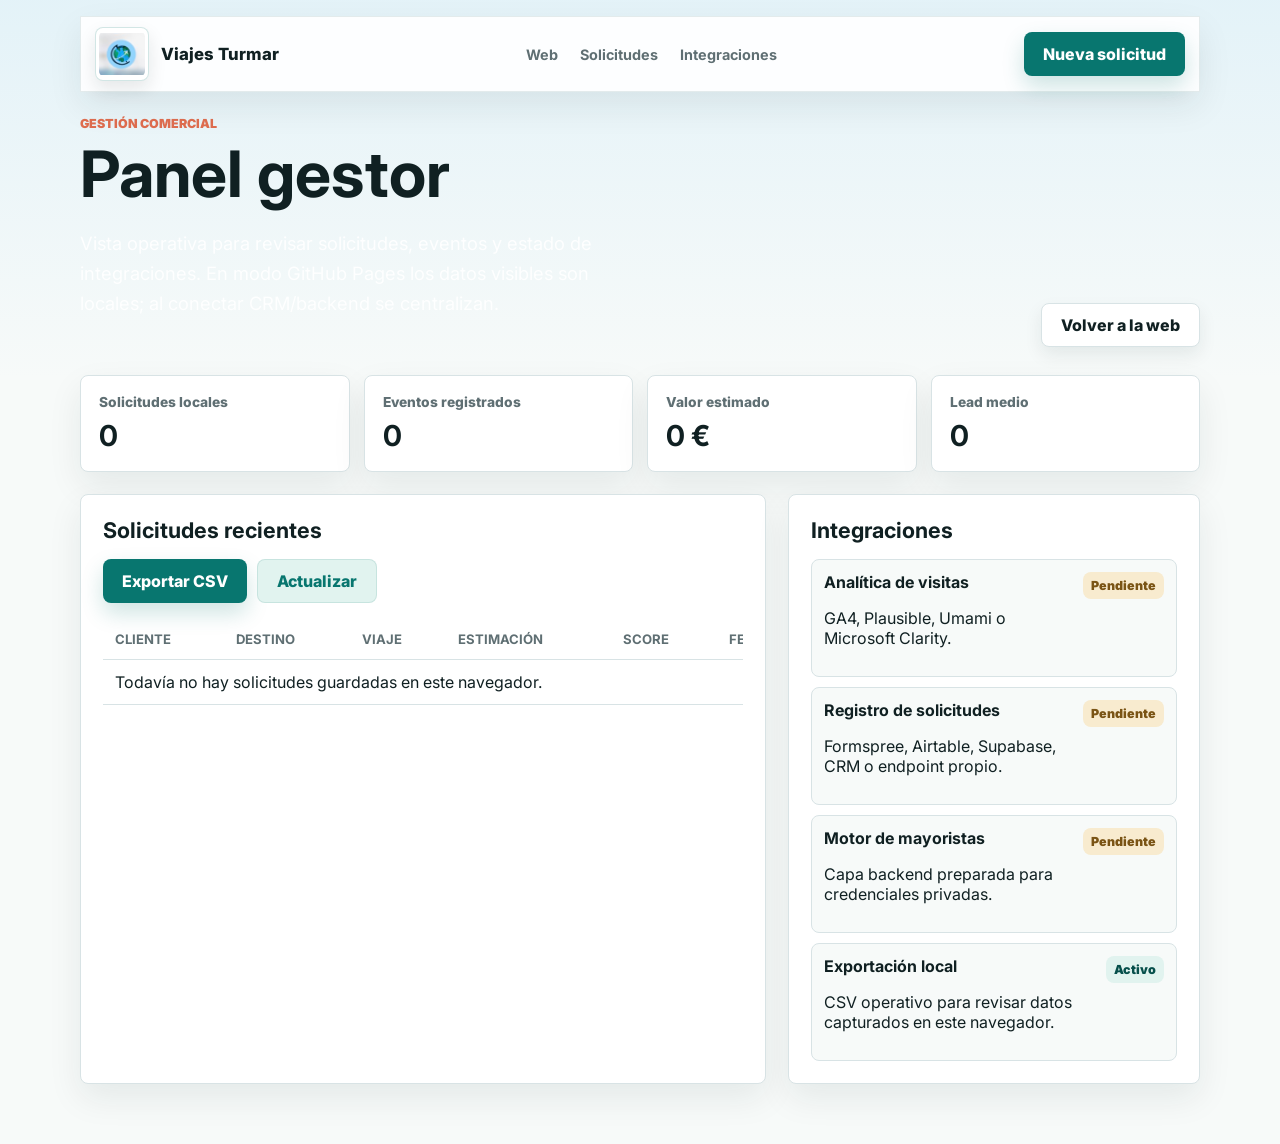
==== admin.html @ 9de0fcd9 "Profesionalizar experiencia de busqueda" ====
<!doctype html>
<html lang="es">
  <head>
    <meta charset="UTF-8" />
    <meta name="viewport" content="width=device-width, initial-scale=1.0" />
    <title>Panel gestor | Viajes Turmar</title>
    <meta name="robots" content="noindex" />
    <link rel="preconnect" href="https://fonts.googleapis.com" />
    <link rel="preconnect" href="https://fonts.gstatic.com" crossorigin />
    <link
      href="https://fonts.googleapis.com/css2?family=Inter:wght@400;500;600;700;800&display=swap"
      rel="stylesheet"
    />
    <link rel="stylesheet" href="styles.css" />
  </head>
  <body>
    <header class="topbar">
      <a class="brand" href="index.html" aria-label="Viajes Turmar">
        <span class="brand-mark">
          <img src="[data-uri]" alt="" />
        </span>
        <span>Viajes Turmar</span>
      </a>
      <nav class="nav" aria-label="Gestión">
        <a href="index.html">Web</a>
        <a href="#solicitudes">Solicitudes</a>
        <a href="#integraciones">Integraciones</a>
      </nav>
      <a class="nav-action" href="index.html#automatizador">Nueva solicitud</a>
    </header>

    <main class="admin-page">
      <section class="admin-hero">
        <div>
          <p class="eyebrow">Gestión comercial</p>
          <h1>Panel gestor</h1>
          <p class="hero-copy">
            Vista operativa para revisar solicitudes, eventos y estado de integraciones. En modo
            GitHub Pages los datos visibles son locales; al conectar CRM/backend se centralizan.
          </p>
        </div>
        <a class="button secondary" href="index.html">Volver a la web</a>
      </section>

      <section class="admin-grid" aria-label="Resumen">
        <div class="admin-stat">
          <span>Solicitudes locales</span>
          <strong id="leadCount">0</strong>
        </div>
        <div class="admin-stat">
          <span>Eventos registrados</span>
          <strong id="eventCount">0</strong>
        </div>
        <div class="admin-stat">
          <span>Valor estimado</span>
          <strong id="pipelineValue">0 EUR</strong>
        </div>
        <div class="admin-stat">
          <span>Lead medio</span>
          <strong id="averageScore">0</strong>
        </div>
      </section>

      <section class="admin-layout">
        <div class="admin-panel" id="solicitudes">
          <h2>Solicitudes recientes</h2>
          <div class="admin-toolbar">
            <button class="button primary" id="exportLeads" type="button">Exportar CSV</button>
            <button class="button ghost" id="refreshAdmin" type="button">Actualizar</button>
          </div>
          <div class="table-wrap">
            <table class="admin-table">
              <thead>
                <tr>
                  <th>Cliente</th>
                  <th>Destino</th>
                  <th>Viaje</th>
                  <th>Estimación</th>
                  <th>Score</th>
                  <th>Fecha</th>
                </tr>
              </thead>
              <tbody id="adminLeadRows"></tbody>
            </table>
          </div>
        </div>

        <aside class="admin-panel" id="integraciones">
          <h2>Integraciones</h2>
          <div class="status-list">
            <div class="status-item">
              <div>
                <strong>Analítica de visitas</strong>
                <p>GA4, Plausible, Umami o Microsoft Clarity.</p>
              </div>
              <span class="status-pill pending">Pendiente</span>
            </div>
            <div class="status-item">
              <div>
                <strong>Registro de solicitudes</strong>
                <p>Formspree, Airtable, Supabase, CRM o endpoint propio.</p>
              </div>
              <span class="status-pill pending">Pendiente</span>
            </div>
            <div class="status-item">
              <div>
                <strong>Motor de mayoristas</strong>
                <p>Capa backend preparada para credenciales privadas.</p>
              </div>
              <span class="status-pill pending">Pendiente</span>
            </div>
            <div class="status-item">
              <div>
                <strong>Exportación local</strong>
                <p>CSV operativo para revisar datos capturados en este navegador.</p>
              </div>
              <span class="status-pill">Activo</span>
            </div>
          </div>
        </aside>
      </section>
    </main>

    <script src="admin.js"></script>
  </body>
</html>
---- styles.css ----
:root {
  --ink: #102022;
  --muted: #5f6f73;
  --paper: #f7faf9;
  --soft: #eef6f8;
  --line: #d8e3e5;
  --teal: #08766f;
  --teal-dark: #064f4b;
  --sky: #8bd0f4;
  --coral: #df6d4f;
  --gold: #b98728;
  --mint: #e1f3ef;
  --white: #ffffff;
  --shadow: 0 24px 60px rgba(16, 32, 34, 0.11);
  --shadow-soft: 0 14px 34px rgba(16, 32, 34, 0.08);
}

* {
  box-sizing: border-box;
}

html {
  scroll-behavior: smooth;
}

body {
  margin: 0;
  font-family: Inter, system-ui, -apple-system, BlinkMacSystemFont, "Segoe UI", sans-serif;
  color: var(--ink);
  background:
    linear-gradient(180deg, rgba(139, 208, 244, 0.18), rgba(247, 250, 249, 0) 380px),
    var(--paper);
}

a {
  color: inherit;
  text-decoration: none;
}

button,
input,
select {
  font: inherit;
}

.topbar {
  position: fixed;
  z-index: 10;
  top: 16px;
  left: 50%;
  transform: translateX(-50%);
  width: min(1120px, calc(100% - 32px));
  min-height: 68px;
  display: flex;
  align-items: center;
  justify-content: space-between;
  gap: 18px;
  padding: 10px 14px;
  border: 1px solid rgba(216, 227, 229, 0.72);
  background: rgba(255, 255, 255, 0.9);
  backdrop-filter: blur(20px);
  box-shadow: var(--shadow-soft);
}

.brand {
  display: inline-flex;
  align-items: center;
  gap: 12px;
  font-weight: 800;
  letter-spacing: 0;
  white-space: nowrap;
  font-size: 1.05rem;
}

.brand-mark {
  display: grid;
  width: 54px;
  height: 54px;
  place-items: center;
  overflow: hidden;
  padding: 3px;
  border: 1px solid rgba(8, 118, 111, 0.18);
  background: var(--white);
  border-radius: 8px;
  box-shadow: 0 8px 18px rgba(16, 32, 34, 0.1);
}

.brand-mark img,
.brand-mark svg {
  width: 100%;
  height: 100%;
  object-fit: contain;
  border-radius: 6px;
}

.nav {
  display: flex;
  gap: 22px;
  color: var(--muted);
  font-weight: 700;
  font-size: 0.9rem;
}

.nav a:hover {
  color: var(--ink);
}

.nav-action,
.button {
  display: inline-flex;
  align-items: center;
  justify-content: center;
  min-height: 44px;
  padding: 0 19px;
  border: 0;
  border-radius: 8px;
  font-weight: 800;
  cursor: pointer;
  transition:
    transform 0.16s ease,
    box-shadow 0.16s ease,
    background 0.16s ease;
}

.nav-action,
.button.primary {
  color: var(--white);
  background: var(--teal);
  box-shadow: 0 10px 22px rgba(8, 118, 111, 0.2);
}

.button.primary:hover,
.nav-action:hover {
  background: var(--teal-dark);
  transform: translateY(-1px);
}

.button.secondary {
  color: var(--ink);
  background: var(--white);
  border: 1px solid var(--line);
  box-shadow: 0 8px 18px rgba(16, 32, 34, 0.08);
}

.button.ghost {
  color: var(--teal);
  background: var(--mint);
  border: 1px solid rgba(8, 118, 111, 0.12);
}

.button.wide {
  width: 100%;
}

.hero {
  position: relative;
  min-height: 94vh;
  display: grid;
  align-items: end;
  overflow: hidden;
  padding: 152px max(24px, calc((100vw - 1120px) / 2)) 34px;
  background:
    linear-gradient(90deg, rgba(6, 24, 27, 0.72), rgba(6, 24, 27, 0.1)),
    url("https://images.unsplash.com/photo-1471922694854-ff1b63b20054?auto=format&fit=crop&w=1800&q=80") center / cover;
}

.hero-overlay {
  position: absolute;
  inset: 0;
  width: 100%;
  height: 100%;
}

.hero-overlay {
  background:
    linear-gradient(90deg, rgba(6, 24, 27, 0.86) 0%, rgba(6, 24, 27, 0.56) 45%, rgba(6, 24, 27, 0.06) 100%),
    linear-gradient(0deg, rgba(6, 24, 27, 0.66) 0%, rgba(6, 24, 27, 0) 50%);
}

.hero-content {
  position: relative;
  z-index: 1;
  width: min(650px, 100%);
  color: var(--white);
  padding-bottom: 84px;
}

.eyebrow {
  margin: 0 0 12px;
  color: var(--coral);
  font-size: 0.78rem;
  font-weight: 900;
  letter-spacing: 0;
  text-transform: uppercase;
}

.hero h1 {
  margin: 0;
  font-size: clamp(3.2rem, 7vw, 7.4rem);
  line-height: 0.94;
  letter-spacing: 0;
}

.hero-copy {
  max-width: 570px;
  margin: 22px 0 28px;
  font-size: 1.15rem;
  line-height: 1.65;
  color: rgba(255, 255, 255, 0.88);
}

.hero-actions {
  display: flex;
  flex-wrap: wrap;
  gap: 12px;
}

.hero-metrics {
  position: relative;
  z-index: 1;
  display: grid;
  grid-template-columns: repeat(3, 1fr);
  gap: 1px;
  width: min(760px, 100%);
  overflow: hidden;
  border: 1px solid rgba(255, 255, 255, 0.38);
  border-radius: 8px;
  background: rgba(255, 255, 255, 0.24);
  box-shadow: 0 20px 44px rgba(0, 0, 0, 0.16);
}

.hero-metrics div {
  padding: 20px;
  background: rgba(255, 255, 255, 0.9);
}

.hero-metrics strong {
  display: block;
  font-size: 1.45rem;
}

.hero-metrics span {
  display: block;
  margin-top: 4px;
  color: var(--muted);
  font-size: 0.88rem;
}

.planner-band,
.compare-band,
.destinations,
.ops-band,
.private-engine,
.confidence-band,
.seo-band {
  padding: 84px max(24px, calc((100vw - 1120px) / 2));
}

.trust-strip {
  display: grid;
  grid-template-columns: repeat(4, minmax(0, 1fr));
  gap: 1px;
  padding: 0 max(24px, calc((100vw - 1120px) / 2));
  background: var(--line);
  border-bottom: 1px solid var(--line);
}

.trust-strip div {
  min-height: 120px;
  padding: 24px;
  background: var(--white);
}

.trust-strip strong {
  display: block;
  margin-bottom: 8px;
  font-size: 1rem;
}

.trust-strip span {
  display: block;
  color: var(--muted);
  line-height: 1.5;
}

.section-heading {
  max-width: 790px;
  margin-bottom: 32px;
}

.section-heading.compact {
  max-width: 720px;
}

.section-heading h2 {
  margin: 0;
  font-size: clamp(2rem, 4vw, 3.4rem);
  line-height: 1.05;
  letter-spacing: 0;
}

.section-heading p:not(.eyebrow) {
  margin: 16px 0 0;
  color: var(--muted);
  font-size: 1.05rem;
  line-height: 1.65;
}

.planner-shell {
  display: grid;
  grid-template-columns: minmax(0, 1.05fr) minmax(360px, 0.95fr);
  gap: 24px;
  align-items: start;
}

.planner-panel,
.proposal-panel,
.crm-panel {
  border: 1px solid var(--line);
  border-radius: 8px;
  background: var(--white);
  box-shadow: var(--shadow);
}

.planner-panel {
  padding: 28px;
}

.form-grid {
  display: grid;
  grid-template-columns: repeat(2, minmax(0, 1fr));
  gap: 16px;
}

label {
  display: grid;
  gap: 8px;
  color: var(--muted);
  font-size: 0.86rem;
  font-weight: 800;
}

input,
select {
  width: 100%;
  min-height: 50px;
  padding: 0 14px;
  color: var(--ink);
  border: 1px solid var(--line);
  border-radius: 8px;
  background: #fbfdfd;
}

input:focus,
select:focus {
  outline: 3px solid rgba(8, 108, 104, 0.16);
  border-color: var(--teal);
}

.preference-row {
  display: flex;
  flex-wrap: wrap;
  gap: 10px;
  margin: 20px 0;
}

.form-note {
  margin: 12px 0 0;
  color: var(--muted);
  font-size: 0.9rem;
  line-height: 1.45;
}

.check {
  display: inline-flex;
  grid-template-columns: auto auto;
  align-items: center;
  gap: 8px;
  min-height: 40px;
  padding: 0 12px;
  color: var(--ink);
  border: 1px solid var(--line);
  border-radius: 8px;
  background: var(--soft);
}

.check input {
  width: 16px;
  min-height: 16px;
  accent-color: var(--teal);
}

.proposal-panel {
  padding: 28px;
  position: sticky;
  top: 100px;
}

.proposal-header,
.price-line,
.crm-header {
  display: flex;
  align-items: center;
  justify-content: space-between;
  gap: 16px;
}

.crm-actions {
  display: flex;
  flex-wrap: wrap;
  gap: 10px;
}

.proposal-header h3,
.crm-header h3 {
  margin: 0;
  font-size: 1.35rem;
}

.score {
  flex: 0 0 auto;
  padding: 8px 11px;
  color: var(--teal);
  background: var(--mint);
  border-radius: 8px;
  font-weight: 900;
}

.price-line {
  margin: 24px 0;
  padding: 20px;
  color: var(--muted);
  border-radius: 8px;
  background:
    linear-gradient(135deg, rgba(225, 243, 239, 0.95), rgba(139, 208, 244, 0.2)),
    #f3f7f4;
}

.price-line strong {
  color: var(--ink);
  font-size: 1.55rem;
}

.engine-status {
  margin: -8px 0 18px;
  padding: 10px 12px;
  color: var(--teal-dark);
  border: 1px solid rgba(8, 108, 104, 0.22);
  border-radius: 8px;
  background: var(--mint);
  font-size: 0.88rem;
  font-weight: 800;
}

.itinerary {
  display: grid;
  gap: 12px;
}

.day {
  display: grid;
  grid-template-columns: 54px 1fr;
  gap: 12px;
  padding: 14px;
  border: 1px solid var(--line);
  border-radius: 8px;
  background: #fbfdfd;
}

.day strong {
  color: var(--gold);
}

.day p {
  margin: 0;
  color: var(--muted);
  line-height: 1.45;
}

.automation-actions {
  display: flex;
  flex-wrap: wrap;
  gap: 10px;
  margin-top: 20px;
}

.compare-band {
  background: linear-gradient(180deg, var(--white), var(--paper));
}

.compare-toolbar {
  display: grid;
  grid-template-columns: minmax(0, 1fr) 190px 190px;
  gap: 14px;
  align-items: end;
  margin-bottom: 18px;
  padding: 18px;
  border: 1px solid var(--line);
  border-radius: 8px;
  background: var(--white);
  box-shadow: var(--shadow-soft);
}

.compare-toolbar strong {
  display: block;
  font-size: 1.35rem;
}

.compare-toolbar span {
  display: block;
  margin-top: 4px;
  color: var(--muted);
}

.result-list {
  display: grid;
  gap: 14px;
}

.result-card {
  display: grid;
  grid-template-columns: minmax(0, 1fr) 220px;
  gap: 18px;
  align-items: stretch;
  padding: 18px;
  border: 1px solid var(--line);
  border-radius: 8px;
  background: var(--white);
  box-shadow: var(--shadow-soft);
}

.result-main {
  display: grid;
  align-content: start;
  gap: 10px;
}

.result-badge {
  width: fit-content;
  padding: 6px 9px;
  color: var(--teal-dark);
  border-radius: 8px;
  background: var(--mint);
  font-size: 0.78rem;
  font-weight: 900;
}

.result-card h3 {
  margin: 0;
  font-size: 1.45rem;
}

.result-card p {
  margin: 0;
  color: var(--muted);
  line-height: 1.5;
}

.result-tags {
  display: flex;
  flex-wrap: wrap;
  gap: 8px;
  margin-top: 6px;
}

.result-tags span {
  padding: 7px 9px;
  color: var(--ink);
  border: 1px solid var(--line);
  border-radius: 8px;
  background: #fbfdfd;
  font-size: 0.82rem;
  font-weight: 800;
}

.result-side {
  display: grid;
  gap: 8px;
  justify-items: end;
  align-content: center;
  padding-left: 18px;
  border-left: 1px solid var(--line);
  text-align: right;
}

.result-side strong {
  font-size: 1.65rem;
}

.result-side small,
.rating {
  color: var(--muted);
  font-weight: 800;
}

.destinations {
  background:
    linear-gradient(135deg, rgba(8, 118, 111, 0.24), rgba(16, 32, 34, 0) 40%),
    var(--ink);
  color: var(--white);
}

.destinations .section-heading h2 {
  color: var(--white);
}

.destination-grid {
  display: grid;
  grid-template-columns: repeat(4, minmax(0, 1fr));
  gap: 14px;
}

.destination-card {
  min-height: 240px;
  padding: 24px;
  border: 1px solid rgba(255, 255, 255, 0.18);
  border-radius: 8px;
  background: rgba(255, 255, 255, 0.075);
  transition:
    transform 0.16s ease,
    background 0.16s ease;
}

.destination-card:hover {
  transform: translateY(-3px);
  background: rgba(255, 255, 255, 0.11);
}

.destination-card span {
  color: var(--coral);
  font-weight: 900;
}

.destination-card h3 {
  margin: 50px 0 12px;
  font-size: 1.35rem;
}

.private-engine {
  background: var(--white);
}

.engine-grid {
  display: grid;
  grid-template-columns: repeat(3, minmax(0, 1fr));
  gap: 16px;
}

.engine-card {
  min-height: 250px;
  padding: 26px;
  border: 1px solid var(--line);
  border-radius: 8px;
  background:
    linear-gradient(180deg, rgba(139, 208, 244, 0.18), rgba(255, 255, 255, 0) 55%),
    var(--paper);
  box-shadow: var(--shadow-soft);
}

.engine-number {
  display: inline-grid;
  width: 42px;
  height: 42px;
  place-items: center;
  color: var(--teal);
  border: 1px solid rgba(8, 118, 111, 0.18);
  border-radius: 8px;
  background: var(--white);
  font-weight: 900;
}

.engine-card h3 {
  margin: 44px 0 12px;
  font-size: 1.28rem;
}

.engine-card p {
  margin: 0;
  color: var(--muted);
  line-height: 1.6;
}

.destination-card p {
  margin: 0;
  color: rgba(255, 255, 255, 0.72);
  line-height: 1.55;
}

.confidence-band {
  background: var(--white);
}

.confidence-grid,
.review-grid,
.seo-grid {
  display: grid;
  grid-template-columns: repeat(3, minmax(0, 1fr));
  gap: 16px;
}

.confidence-grid article,
.review-card,
.seo-grid article {
  padding: 24px;
  border: 1px solid var(--line);
  border-radius: 8px;
  background: var(--paper);
  box-shadow: var(--shadow-soft);
}

.confidence-grid strong {
  display: block;
  color: var(--teal);
  font-size: 2rem;
}

.confidence-grid h3,
.seo-grid h3 {
  margin: 18px 0 10px;
}

.confidence-grid p,
.review-card p,
.seo-grid p {
  margin: 0;
  color: var(--muted);
  line-height: 1.6;
}

.review-grid {
  margin-top: 16px;
}

.review-card {
  background: var(--white);
}

.review-card strong {
  display: block;
  margin-top: 16px;
}

.seo-band {
  background: linear-gradient(180deg, var(--paper), var(--white));
}

.ops-layout {
  display: grid;
  grid-template-columns: 0.82fr 1.18fr;
  gap: 24px;
  align-items: start;
}

.workflow {
  display: grid;
  gap: 14px;
}

.workflow-step {
  display: grid;
  grid-template-columns: 44px 1fr;
  gap: 14px;
  padding: 18px;
  border: 1px solid var(--line);
  border-radius: 8px;
  background: var(--white);
  box-shadow: var(--shadow-soft);
}

.workflow-step span {
  display: grid;
  width: 44px;
  height: 44px;
  place-items: center;
  color: var(--white);
  background: var(--teal);
  border-radius: 8px;
  font-weight: 900;
}

.workflow-step h3 {
  margin: 0 0 6px;
}

.workflow-step p {
  margin: 0;
  color: var(--muted);
  line-height: 1.5;
}

.crm-panel {
  padding: 24px;
}

.lead-list {
  display: grid;
  gap: 10px;
  margin-top: 16px;
}

.lead-card {
  display: grid;
  grid-template-columns: 1fr auto;
  gap: 12px;
  padding: 14px;
  border: 1px solid var(--line);
  border-radius: 8px;
  background: #fbfdfd;
}

.lead-card h4 {
  margin: 0 0 6px;
}

.lead-card p {
  margin: 0;
  color: var(--muted);
  font-size: 0.9rem;
}

.lead-card strong {
  color: var(--teal);
}

.empty-state {
  padding: 18px;
  color: var(--muted);
  border: 1px dashed var(--line);
  border-radius: 8px;
  background: var(--paper);
}

.footer {
  display: flex;
  justify-content: space-between;
  gap: 18px;
  padding: 32px max(24px, calc((100vw - 1120px) / 2));
  color: var(--muted);
  border-top: 1px solid var(--line);
  background: var(--white);
}

.footer span:first-child {
  color: var(--ink);
  font-weight: 900;
}

.admin-page {
  min-height: 100vh;
  padding: 116px max(24px, calc((100vw - 1120px) / 2)) 60px;
}

.admin-hero {
  display: grid;
  grid-template-columns: minmax(0, 1fr) auto;
  gap: 24px;
  align-items: end;
  margin-bottom: 28px;
}

.admin-hero h1 {
  margin: 0;
  font-size: clamp(2.4rem, 5vw, 4.4rem);
  line-height: 0.98;
}

.admin-grid {
  display: grid;
  grid-template-columns: repeat(4, minmax(0, 1fr));
  gap: 14px;
  margin-bottom: 22px;
}

.admin-stat,
.admin-panel {
  border: 1px solid var(--line);
  border-radius: 8px;
  background: var(--white);
  box-shadow: var(--shadow-soft);
}

.admin-stat {
  padding: 18px;
}

.admin-stat span {
  display: block;
  color: var(--muted);
  font-size: 0.86rem;
  font-weight: 800;
}

.admin-stat strong {
  display: block;
  margin-top: 8px;
  font-size: 1.8rem;
}

.admin-layout {
  display: grid;
  grid-template-columns: minmax(0, 1.25fr) minmax(320px, 0.75fr);
  gap: 22px;
}

.admin-panel {
  padding: 22px;
}

.admin-panel h2 {
  margin: 0 0 16px;
  font-size: 1.35rem;
}

.admin-toolbar {
  display: flex;
  flex-wrap: wrap;
  gap: 10px;
  margin-bottom: 16px;
}

.table-wrap {
  overflow-x: auto;
}

.admin-table {
  width: 100%;
  border-collapse: collapse;
  min-width: 720px;
}

.admin-table th,
.admin-table td {
  padding: 12px;
  border-bottom: 1px solid var(--line);
  text-align: left;
  vertical-align: top;
}

.admin-table th {
  color: var(--muted);
  font-size: 0.82rem;
  text-transform: uppercase;
}

.status-list {
  display: grid;
  gap: 10px;
}

.status-item {
  display: grid;
  grid-template-columns: 1fr auto;
  gap: 12px;
  padding: 12px;
  border: 1px solid var(--line);
  border-radius: 8px;
  background: var(--paper);
}

.status-pill {
  align-self: start;
  padding: 6px 8px;
  color: var(--teal-dark);
  border-radius: 8px;
  background: var(--mint);
  font-size: 0.78rem;
  font-weight: 900;
}

.status-pill.pending {
  color: #7a5415;
  background: #f8ebcf;
}

@media (max-width: 900px) {
  .topbar {
    align-items: stretch;
  }

  .nav {
    display: none;
  }

  .hero {
    min-height: 94vh;
  }

  .hero-content {
    padding-bottom: 42px;
  }

  .planner-shell,
  .ops-layout,
  .engine-grid,
  .admin-grid,
  .admin-layout,
  .admin-hero,
  .trust-strip,
  .compare-toolbar,
  .confidence-grid,
  .review-grid,
  .seo-grid {
    grid-template-columns: 1fr;
  }

  .result-card {
    grid-template-columns: 1fr;
  }

  .result-side {
    justify-items: start;
    padding: 16px 0 0;
    border-top: 1px solid var(--line);
    border-left: 0;
    text-align: left;
  }

  .proposal-panel {
    position: static;
  }

  .destination-grid {
    grid-template-columns: repeat(2, minmax(0, 1fr));
  }
}

@media (max-width: 620px) {
  .topbar {
    top: 10px;
    width: calc(100% - 20px);
  }

  .brand span:last-child {
    display: none;
  }

  .nav-action {
    padding: 0 12px;
    font-size: 0.88rem;
  }

  .hero {
    min-height: 96vh;
    padding-top: 110px;
  }

  .hero h1 {
    font-size: 3.2rem;
  }

  .hero-metrics,
  .form-grid,
  .destination-grid {
    grid-template-columns: 1fr;
  }

  .planner-band,
  .compare-band,
  .destinations,
  .ops-band,
  .private-engine,
  .confidence-band,
  .seo-band {
    padding-top: 62px;
    padding-bottom: 62px;
  }

  .proposal-header,
  .price-line,
  .crm-header,
  .footer {
    align-items: flex-start;
    flex-direction: column;
  }

  .lead-card {
    grid-template-columns: 1fr;
  }
}
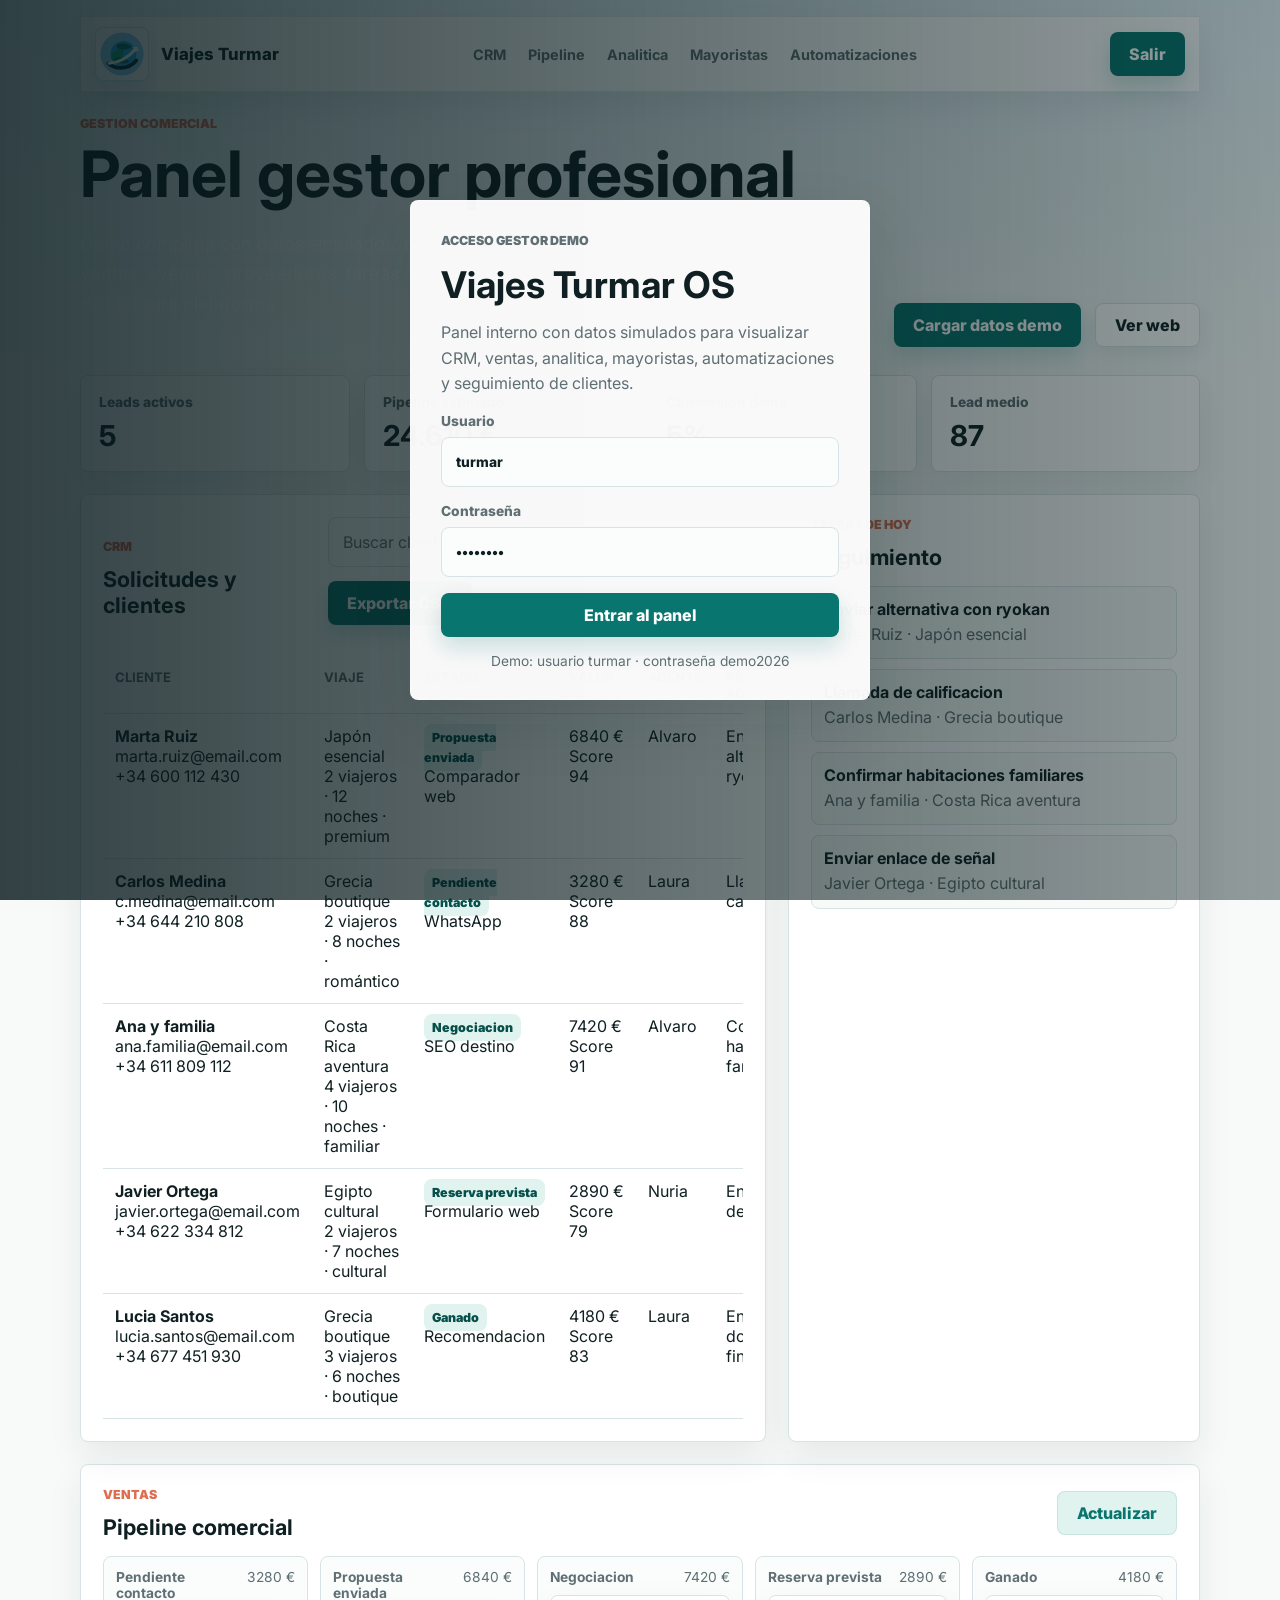
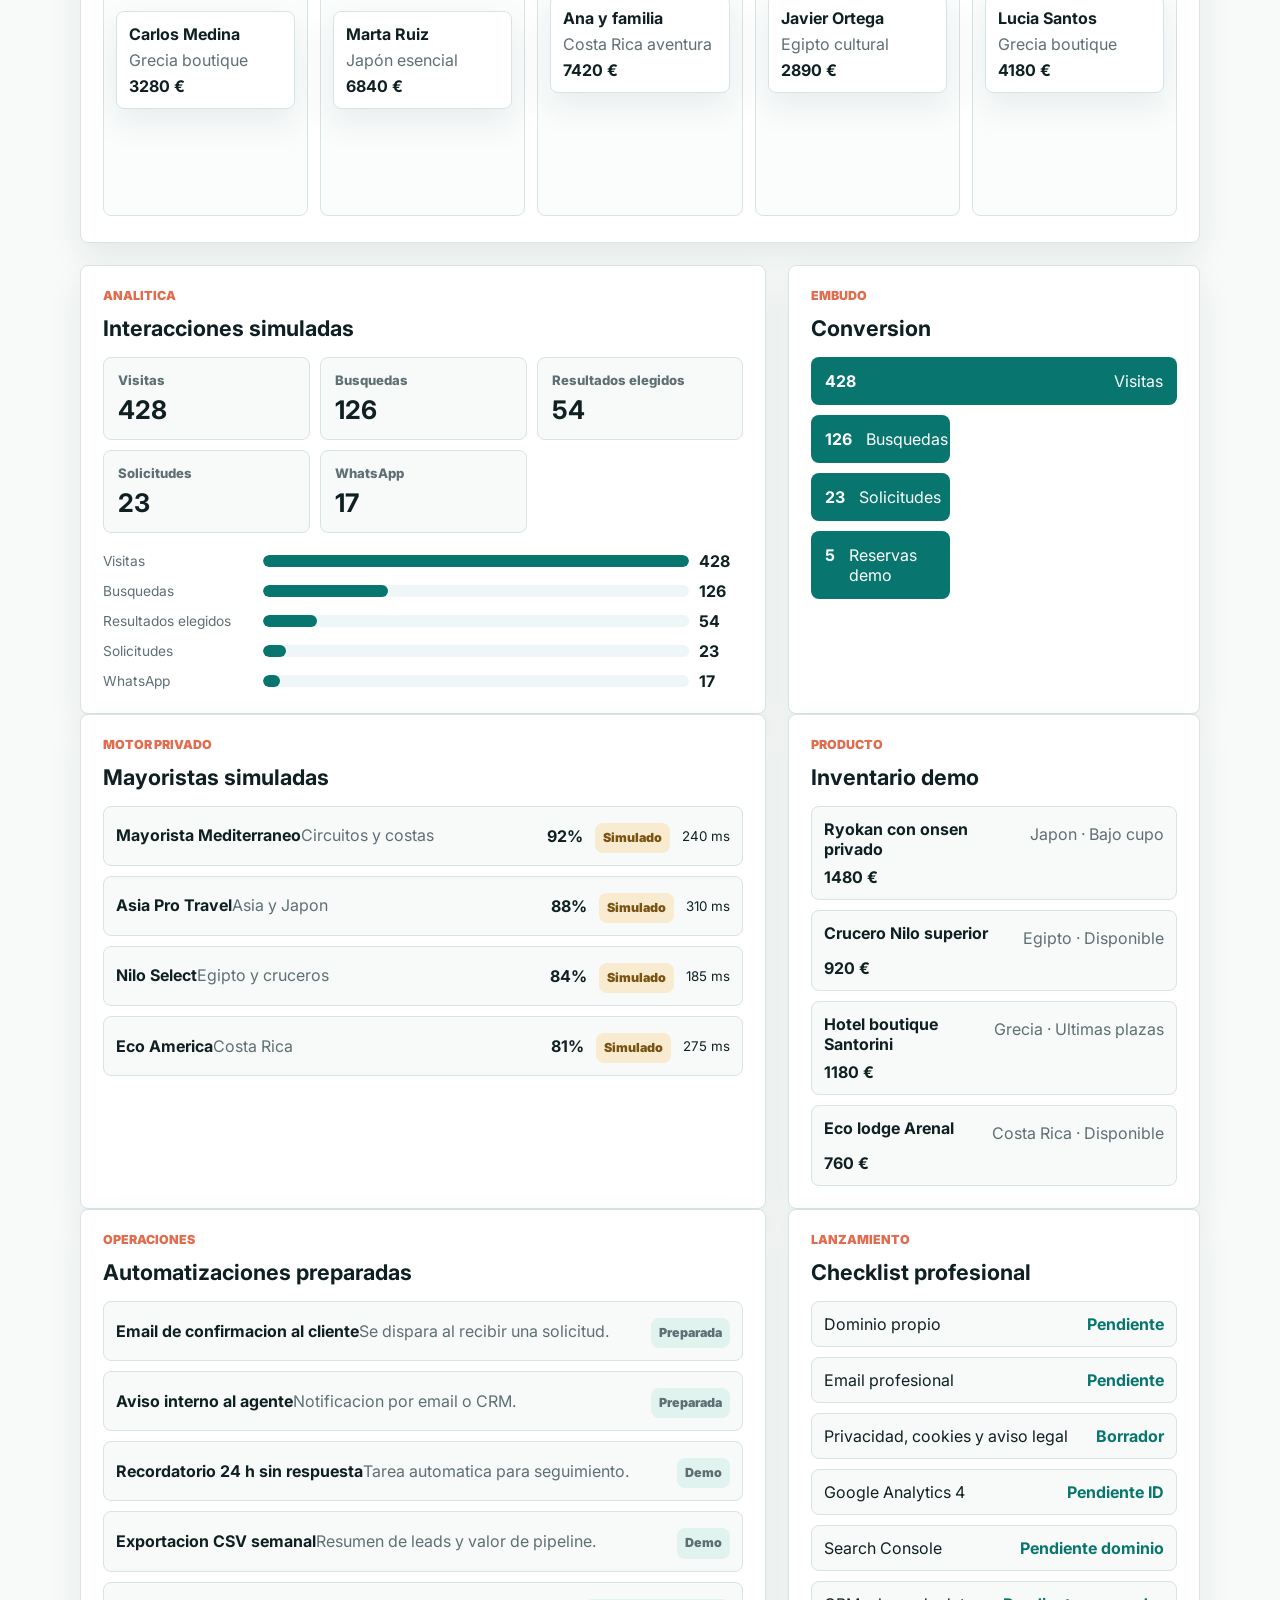
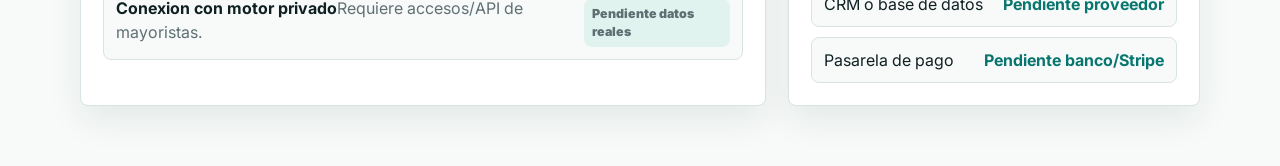
==== commit 1ab47dd6: "Crear panel gestor demo profesional" ====
--- a/admin.html
+++ b/admin.html
@@ -14,70 +14,98 @@
     <link rel="stylesheet" href="styles.css" />
   </head>
   <body>
-    <header class="topbar">
+    <div class="login-screen" id="loginScreen">
+      <form class="login-panel" id="loginForm">
+        <p class="eyebrow">Acceso gestor demo</p>
+        <h1>Viajes Turmar OS</h1>
+        <p>
+          Panel interno con datos simulados para visualizar CRM, ventas, analitica,
+          mayoristas, automatizaciones y seguimiento de clientes.
+        </p>
+        <label>
+          Usuario
+          <input id="adminUser" type="text" value="turmar" autocomplete="username" />
+        </label>
+        <label>
+          Contraseña
+          <input id="adminPass" type="password" value="demo2026" autocomplete="current-password" />
+        </label>
+        <button class="button primary wide" type="submit">Entrar al panel</button>
+        <span class="login-hint">Demo: usuario turmar · contraseña demo2026</span>
+      </form>
+    </div>
+
+    <header class="topbar admin-topbar">
       <a class="brand" href="index.html" aria-label="Viajes Turmar">
         <span class="brand-mark">
-          <img src="[data-uri]" alt="" />
+          <svg viewBox="0 0 64 64" aria-hidden="true">
+            <circle cx="32" cy="32" r="30" fill="#8bd0f4" />
+            <circle cx="34" cy="32" r="18" fill="#20a8e8" />
+            <path d="M24 20c5-4 15-4 22 2-5 3-9 5-15 4-4-.6-6-2-7-6Z" fill="#086c68" />
+            <path d="M17 34c4-8 11-10 17-7 1 8-4 15-13 15-3-1-4-4-4-8Z" fill="#0aa676" />
+            <path d="M36 45c-6 1-12-1-16-6 8-4 16-2 22 3-1 2-3 3-6 3Z" fill="#08766f" />
+            <path d="M13 45c9 8 27 10 39-4" fill="none" stroke="#0b2630" stroke-width="5" stroke-linecap="round" />
+            <path d="M14 45c14-1 27-8 38-21" fill="none" stroke="#fff" stroke-width="4" stroke-linecap="round" />
+            <path d="M46 21l10 5-10 5 3-5-3-5Z" fill="#fff" />
+          </svg>
         </span>
         <span>Viajes Turmar</span>
       </a>
-      <nav class="nav" aria-label="Gestión">
-        <a href="index.html">Web</a>
-        <a href="#solicitudes">Solicitudes</a>
-        <a href="#integraciones">Integraciones</a>
+      <nav class="nav" aria-label="Gestion">
+        <a href="#crm">CRM</a>
+        <a href="#pipeline">Pipeline</a>
+        <a href="#analytics">Analitica</a>
+        <a href="#mayoristas">Mayoristas</a>
+        <a href="#automatizaciones">Automatizaciones</a>
       </nav>
-      <a class="nav-action" href="index.html#automatizador">Nueva solicitud</a>
+      <button class="nav-action" id="logoutButton" type="button">Salir</button>
     </header>
 
     <main class="admin-page">
       <section class="admin-hero">
         <div>
-          <p class="eyebrow">Gestión comercial</p>
-          <h1>Panel gestor</h1>
+          <p class="eyebrow">Gestion comercial</p>
+          <h1>Panel gestor profesional</h1>
           <p class="hero-copy">
-            Vista operativa para revisar solicitudes, eventos y estado de integraciones. En modo
-            GitHub Pages los datos visibles son locales; al conectar CRM/backend se centralizan.
+            Demo completa con datos simulados: clientes, oportunidades, ventas, eventos,
+            proveedores, tareas del equipo y estado tecnico de la futura plataforma.
           </p>
         </div>
-        <a class="button secondary" href="index.html">Volver a la web</a>
+        <div class="admin-actions">
+          <button class="button primary" id="seedDemo" type="button">Cargar datos demo</button>
+          <a class="button secondary" href="index.html">Ver web</a>
+        </div>
       </section>
 
       <section class="admin-grid" aria-label="Resumen">
-        <div class="admin-stat">
-          <span>Solicitudes locales</span>
-          <strong id="leadCount">0</strong>
-        </div>
-        <div class="admin-stat">
-          <span>Eventos registrados</span>
-          <strong id="eventCount">0</strong>
-        </div>
-        <div class="admin-stat">
-          <span>Valor estimado</span>
-          <strong id="pipelineValue">0 EUR</strong>
-        </div>
-        <div class="admin-stat">
-          <span>Lead medio</span>
-          <strong id="averageScore">0</strong>
-        </div>
+        <div class="admin-stat"><span>Leads activos</span><strong id="leadCount">0</strong></div>
+        <div class="admin-stat"><span>Pipeline estimado</span><strong id="pipelineValue">0 EUR</strong></div>
+        <div class="admin-stat"><span>Conversion demo</span><strong id="conversionRate">0%</strong></div>
+        <div class="admin-stat"><span>Lead medio</span><strong id="averageScore">0</strong></div>
       </section>
 
-      <section class="admin-layout">
-        <div class="admin-panel" id="solicitudes">
-          <h2>Solicitudes recientes</h2>
-          <div class="admin-toolbar">
-            <button class="button primary" id="exportLeads" type="button">Exportar CSV</button>
-            <button class="button ghost" id="refreshAdmin" type="button">Actualizar</button>
+      <section class="admin-layout" id="crm">
+        <div class="admin-panel">
+          <div class="admin-panel-header">
+            <div>
+              <p class="eyebrow">CRM</p>
+              <h2>Solicitudes y clientes</h2>
+            </div>
+            <div class="admin-toolbar">
+              <input id="crmSearch" type="search" placeholder="Buscar cliente, email o destino" />
+              <button class="button primary" id="exportLeads" type="button">Exportar CSV</button>
+            </div>
           </div>
           <div class="table-wrap">
             <table class="admin-table">
               <thead>
                 <tr>
                   <th>Cliente</th>
-                  <th>Destino</th>
                   <th>Viaje</th>
-                  <th>Estimación</th>
-                  <th>Score</th>
-                  <th>Fecha</th>
+                  <th>Estado</th>
+                  <th>Valor</th>
+                  <th>Agente</th>
+                  <th>Proxima accion</th>
                 </tr>
               </thead>
               <tbody id="adminLeadRows"></tbody>
@@ -85,38 +113,61 @@
           </div>
         </div>
 
-        <aside class="admin-panel" id="integraciones">
-          <h2>Integraciones</h2>
-          <div class="status-list">
-            <div class="status-item">
-              <div>
-                <strong>Analítica de visitas</strong>
-                <p>GA4, Plausible, Umami o Microsoft Clarity.</p>
-              </div>
-              <span class="status-pill pending">Pendiente</span>
-            </div>
-            <div class="status-item">
-              <div>
-                <strong>Registro de solicitudes</strong>
-                <p>Formspree, Airtable, Supabase, CRM o endpoint propio.</p>
-              </div>
-              <span class="status-pill pending">Pendiente</span>
-            </div>
-            <div class="status-item">
-              <div>
-                <strong>Motor de mayoristas</strong>
-                <p>Capa backend preparada para credenciales privadas.</p>
-              </div>
-              <span class="status-pill pending">Pendiente</span>
-            </div>
-            <div class="status-item">
-              <div>
-                <strong>Exportación local</strong>
-                <p>CSV operativo para revisar datos capturados en este navegador.</p>
-              </div>
-              <span class="status-pill">Activo</span>
-            </div>
+        <aside class="admin-panel">
+          <p class="eyebrow">Tareas de hoy</p>
+          <h2>Seguimiento</h2>
+          <div class="task-list" id="taskList"></div>
+        </aside>
+      </section>
+
+      <section class="admin-panel full-panel" id="pipeline">
+        <div class="admin-panel-header">
+          <div>
+            <p class="eyebrow">Ventas</p>
+            <h2>Pipeline comercial</h2>
           </div>
+          <button class="button ghost" id="refreshAdmin" type="button">Actualizar</button>
+        </div>
+        <div class="pipeline-board" id="pipelineBoard"></div>
+      </section>
+
+      <section class="admin-layout" id="analytics">
+        <div class="admin-panel">
+          <p class="eyebrow">Analitica</p>
+          <h2>Interacciones simuladas</h2>
+          <div class="analytics-grid" id="analyticsGrid"></div>
+          <div class="bar-chart" id="barChart"></div>
+        </div>
+        <aside class="admin-panel">
+          <p class="eyebrow">Embudo</p>
+          <h2>Conversion</h2>
+          <div class="funnel" id="funnel"></div>
+        </aside>
+      </section>
+
+      <section class="admin-layout" id="mayoristas">
+        <div class="admin-panel">
+          <p class="eyebrow">Motor privado</p>
+          <h2>Mayoristas simuladas</h2>
+          <div class="provider-list" id="providerList"></div>
+        </div>
+        <aside class="admin-panel">
+          <p class="eyebrow">Producto</p>
+          <h2>Inventario demo</h2>
+          <div class="inventory-list" id="inventoryList"></div>
+        </aside>
+      </section>
+
+      <section class="admin-layout" id="automatizaciones">
+        <div class="admin-panel">
+          <p class="eyebrow">Operaciones</p>
+          <h2>Automatizaciones preparadas</h2>
+          <div class="automation-list" id="automationList"></div>
+        </div>
+        <aside class="admin-panel">
+          <p class="eyebrow">Lanzamiento</p>
+          <h2>Checklist profesional</h2>
+          <div class="launch-list" id="launchList"></div>
         </aside>
       </section>
     </main>
--- a/styles.css
+++ b/styles.css
@@ -972,6 +972,264 @@
   background: #f8ebcf;
 }
 
+.is-locked {
+  overflow: hidden;
+}
+
+.login-screen {
+  position: fixed;
+  z-index: 100;
+  inset: 0;
+  display: grid;
+  place-items: center;
+  padding: 24px;
+  background:
+    linear-gradient(90deg, rgba(6, 24, 27, 0.82), rgba(6, 24, 27, 0.42)),
+    url("https://images.unsplash.com/photo-1471922694854-ff1b63b20054?auto=format&fit=crop&w=1800&q=80") center / cover;
+}
+
+.login-screen[hidden] {
+  display: none;
+}
+
+.login-panel {
+  width: min(460px, 100%);
+  display: grid;
+  gap: 16px;
+  padding: 30px;
+  border: 1px solid rgba(255, 255, 255, 0.28);
+  border-radius: 8px;
+  background: rgba(255, 255, 255, 0.96);
+  box-shadow: var(--shadow);
+}
+
+.login-panel h1 {
+  margin: 0;
+  font-size: 2.3rem;
+  line-height: 1;
+}
+
+.login-panel p {
+  margin: 0;
+  color: var(--muted);
+  line-height: 1.6;
+}
+
+.login-hint {
+  color: var(--muted);
+  font-size: 0.86rem;
+  text-align: center;
+}
+
+.admin-actions,
+.admin-panel-header,
+.admin-toolbar {
+  display: flex;
+  align-items: center;
+  justify-content: space-between;
+  gap: 14px;
+}
+
+.admin-actions,
+.admin-toolbar {
+  flex-wrap: wrap;
+}
+
+.admin-panel-header {
+  margin-bottom: 16px;
+}
+
+.admin-panel-header h2 {
+  margin: 0;
+}
+
+.full-panel {
+  margin: 22px 0;
+}
+
+.task-list,
+.provider-list,
+.inventory-list,
+.automation-list,
+.launch-list {
+  display: grid;
+  gap: 10px;
+}
+
+.task-item,
+.pipeline-card,
+.provider-card,
+.inventory-card,
+.automation-item,
+.launch-item {
+  padding: 12px;
+  border: 1px solid var(--line);
+  border-radius: 8px;
+  background: var(--paper);
+}
+
+.task-item strong,
+.task-item span,
+.inventory-card strong,
+.inventory-card span {
+  display: block;
+}
+
+.task-item span,
+.inventory-card span,
+.automation-item span,
+.provider-card span {
+  margin-top: 4px;
+  color: var(--muted);
+  line-height: 1.45;
+}
+
+.pipeline-board {
+  display: grid;
+  grid-template-columns: repeat(5, minmax(190px, 1fr));
+  gap: 12px;
+  overflow-x: auto;
+  padding-bottom: 4px;
+}
+
+.pipeline-column {
+  min-height: 260px;
+  display: grid;
+  align-content: start;
+  gap: 10px;
+  padding: 12px;
+  border: 1px solid var(--line);
+  border-radius: 8px;
+  background: #fbfdfd;
+}
+
+.pipeline-column header {
+  display: flex;
+  justify-content: space-between;
+  gap: 10px;
+  color: var(--muted);
+  font-size: 0.86rem;
+}
+
+.pipeline-card {
+  background: var(--white);
+  box-shadow: var(--shadow-soft);
+}
+
+.pipeline-card strong,
+.pipeline-card span,
+.pipeline-card b {
+  display: block;
+}
+
+.pipeline-card span {
+  margin: 6px 0;
+  color: var(--muted);
+}
+
+.analytics-grid {
+  display: grid;
+  grid-template-columns: repeat(3, minmax(0, 1fr));
+  gap: 10px;
+  margin-bottom: 18px;
+}
+
+.mini-stat {
+  padding: 14px;
+  border: 1px solid var(--line);
+  border-radius: 8px;
+  background: var(--paper);
+}
+
+.mini-stat span,
+.mini-stat strong {
+  display: block;
+}
+
+.mini-stat span {
+  color: var(--muted);
+  font-size: 0.82rem;
+  font-weight: 800;
+}
+
+.mini-stat strong {
+  margin-top: 6px;
+  font-size: 1.6rem;
+}
+
+.bar-chart,
+.funnel {
+  display: grid;
+  gap: 10px;
+}
+
+.bar-row {
+  display: grid;
+  grid-template-columns: 150px 1fr 44px;
+  gap: 10px;
+  align-items: center;
+}
+
+.bar-row span {
+  color: var(--muted);
+  font-size: 0.86rem;
+}
+
+.bar-row div {
+  height: 12px;
+  overflow: hidden;
+  border-radius: 8px;
+  background: var(--soft);
+}
+
+.bar-row i {
+  display: block;
+  height: 100%;
+  border-radius: inherit;
+  background: var(--teal);
+}
+
+.funnel-step {
+  min-width: 38%;
+  display: flex;
+  justify-content: space-between;
+  gap: 14px;
+  padding: 14px;
+  color: var(--white);
+  border-radius: 8px;
+  background: var(--teal);
+}
+
+.provider-card {
+  display: grid;
+  grid-template-columns: 1fr auto auto auto;
+  align-items: center;
+  gap: 12px;
+}
+
+.inventory-card {
+  display: grid;
+  grid-template-columns: 1fr auto;
+  gap: 8px;
+}
+
+.inventory-card b {
+  grid-row: span 2;
+  align-self: center;
+}
+
+.automation-item,
+.launch-item {
+  display: flex;
+  justify-content: space-between;
+  gap: 14px;
+  align-items: center;
+}
+
+.launch-item strong {
+  color: var(--teal);
+}
+
 @media (max-width: 900px) {
   .topbar {
     align-items: stretch;
@@ -1003,6 +1261,24 @@
     grid-template-columns: 1fr;
   }
 
+  .admin-panel-header,
+  .admin-actions,
+  .admin-toolbar,
+  .automation-item,
+  .launch-item {
+    align-items: stretch;
+    flex-direction: column;
+  }
+
+  .analytics-grid {
+    grid-template-columns: 1fr;
+  }
+
+  .provider-card,
+  .bar-row {
+    grid-template-columns: 1fr;
+  }
+
   .result-card {
     grid-template-columns: 1fr;
   }
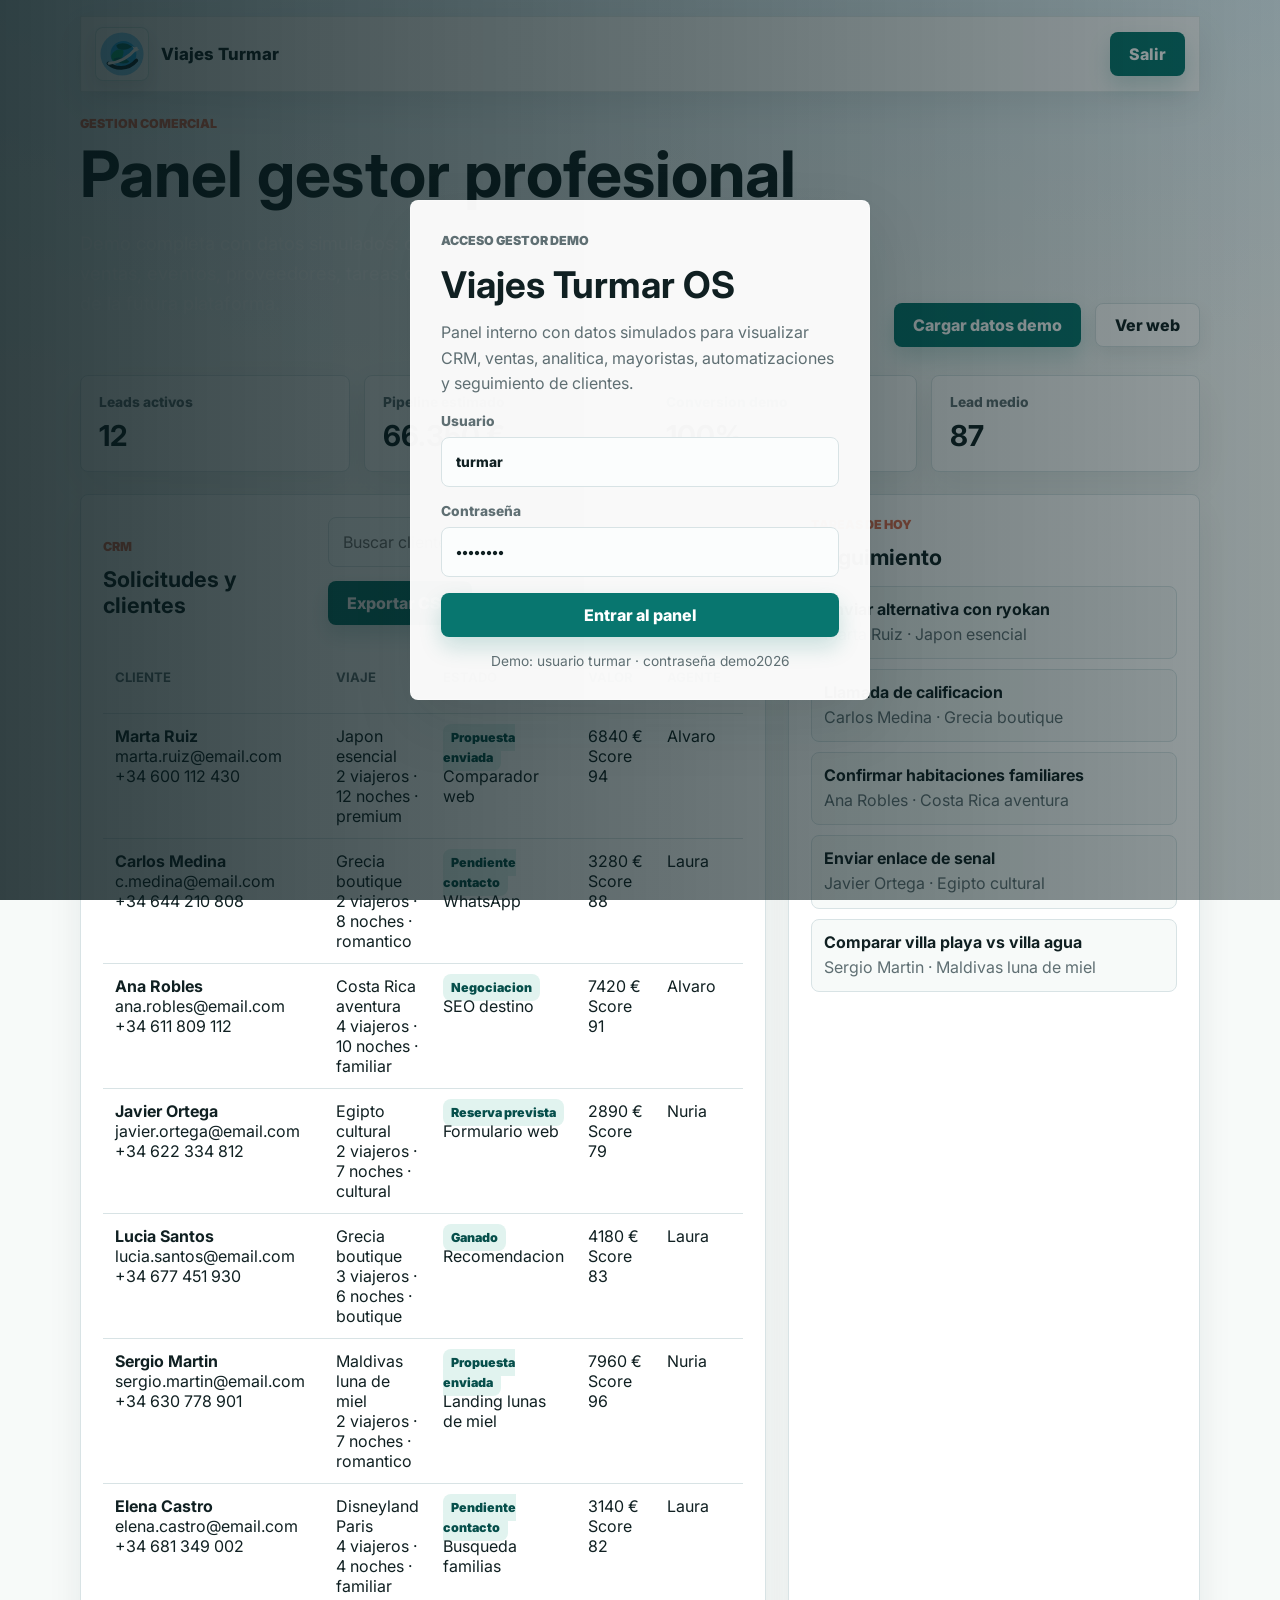
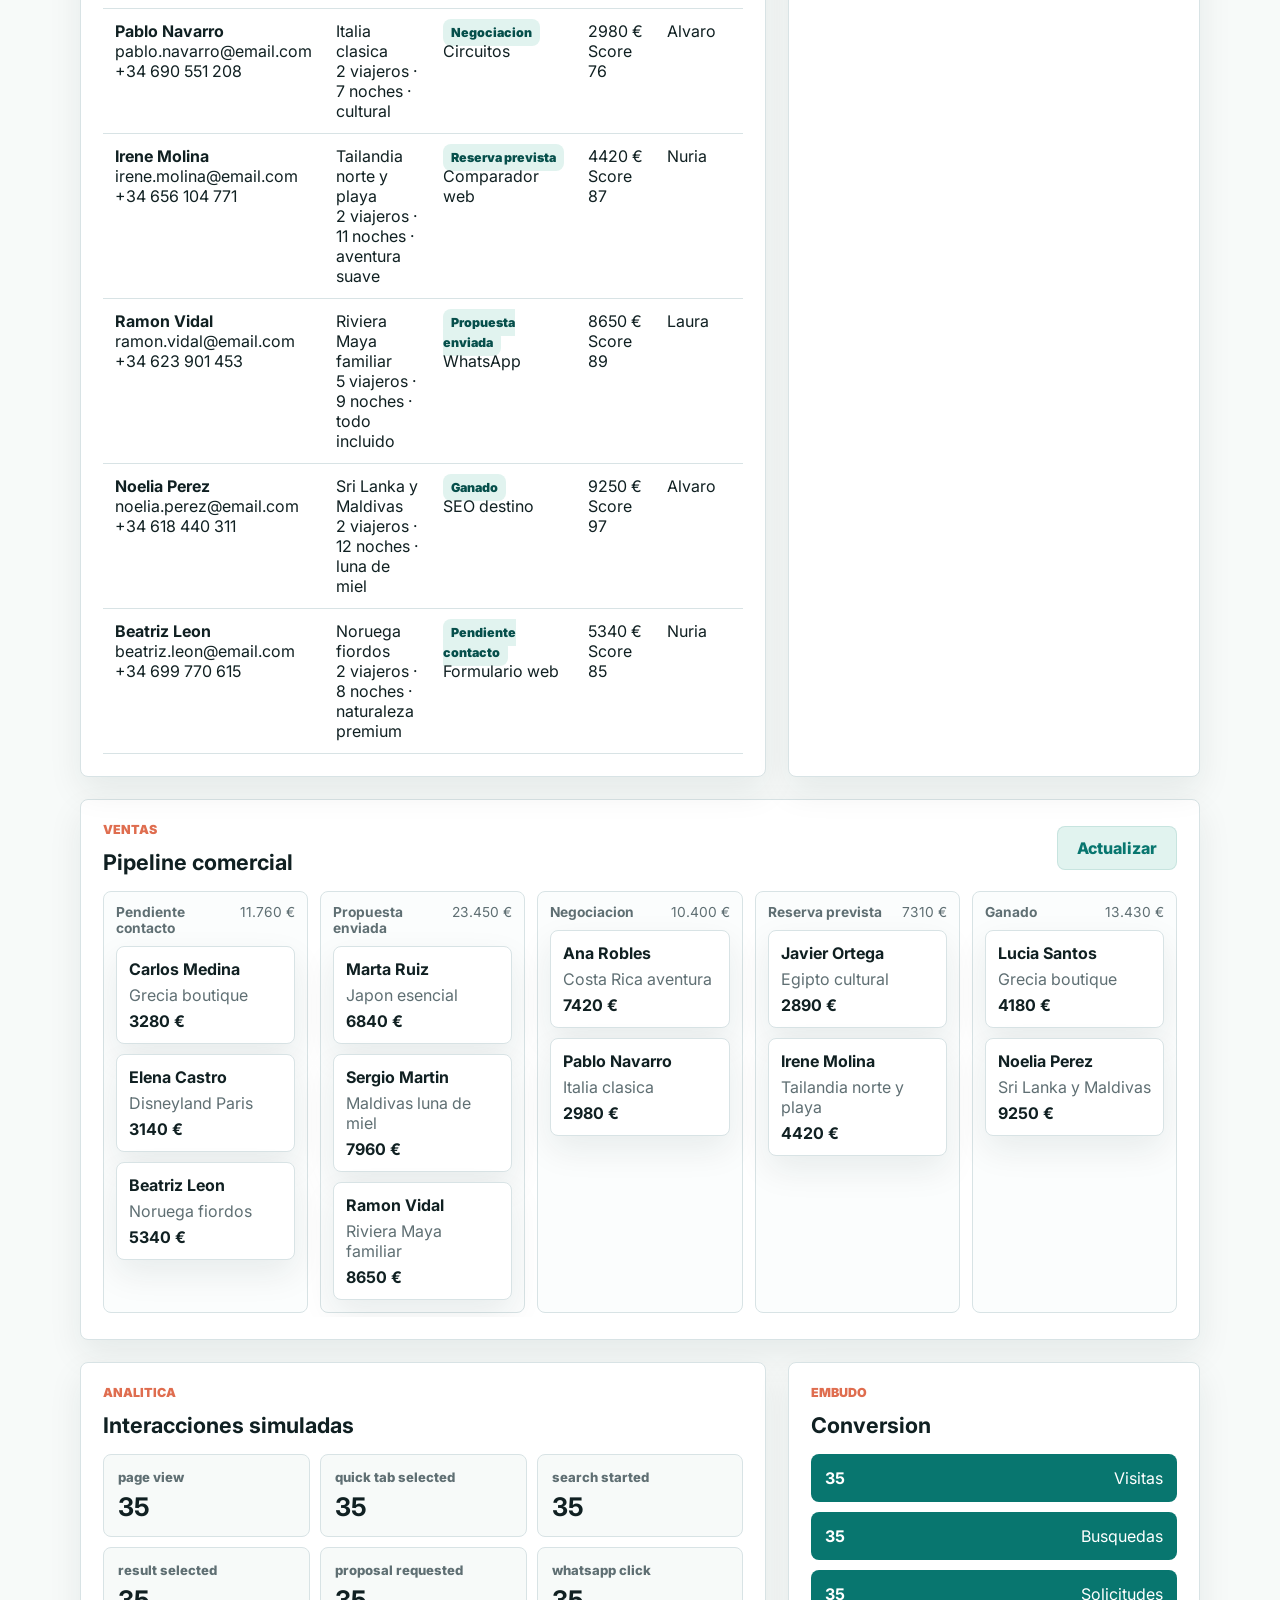
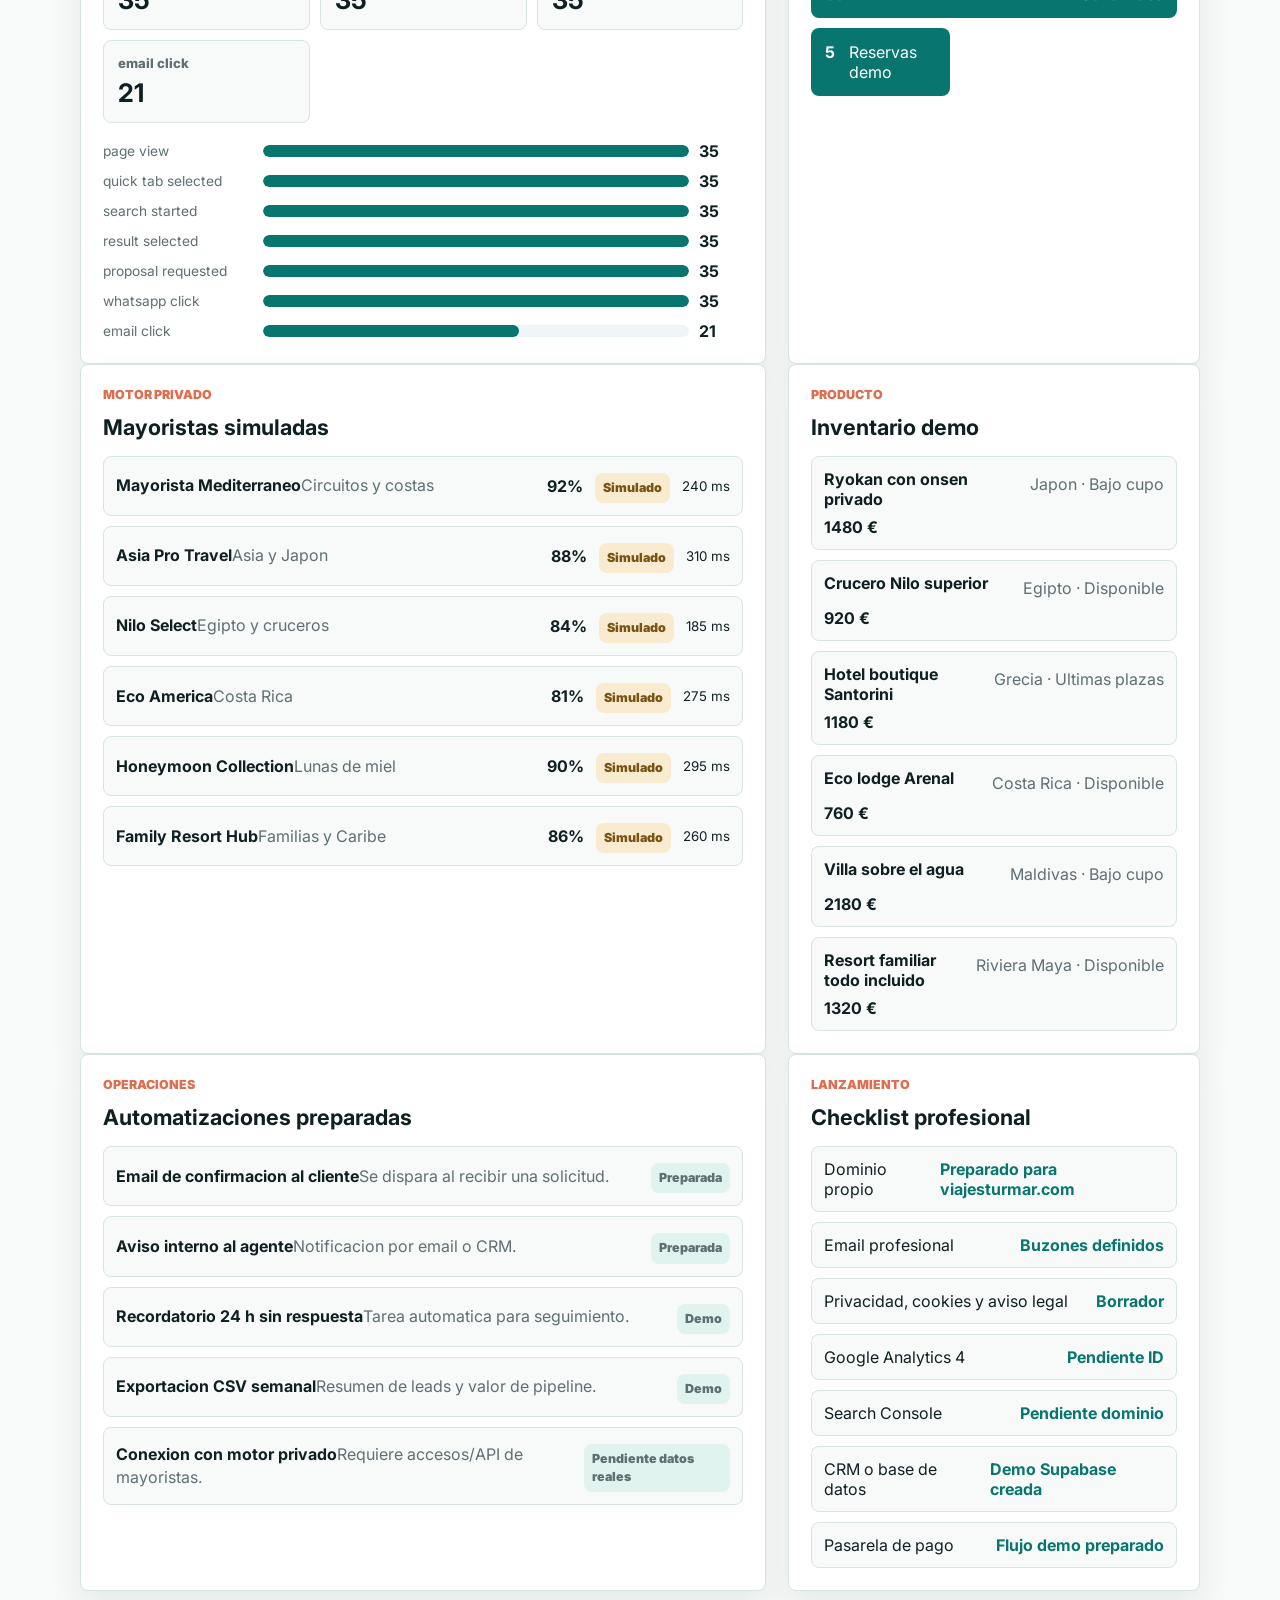
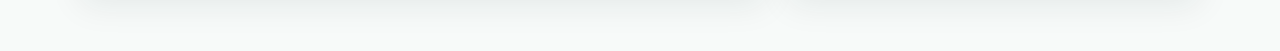
==== commit d5bd15d7: "Cargar base demo en panel gestor" ====
--- a/admin.html
+++ b/admin.html
@@ -172,6 +172,31 @@
       </section>
     </main>
 
+    <script>
+      window.TURMAR_DEMO_BOOTSTRAP = fetch("data/demo-database.json")
+        .then((response) => (response.ok ? response.json() : null))
+        .then((database) => {
+          if (!database) return;
+          localStorage.setItem("viajes-turmar-leads", JSON.stringify(database.leads || []));
+          localStorage.setItem(
+            "viajes-turmar-events",
+            JSON.stringify(
+              (database.analytics || []).flatMap((event) =>
+                Array.from({ length: Math.min(event.count || 0, 35) }, (_, index) => ({
+                  id: `${event.name}-${index}`,
+                  name: event.name,
+                  createdAt: new Date(Date.now() - index * 3600000).toISOString(),
+                  payload: { demo: true },
+                })),
+              ),
+            ),
+          );
+        })
+        .catch(() => {});
+    </script>
     <script src="admin.js"></script>
+    <script>
+      window.TURMAR_DEMO_BOOTSTRAP?.finally(() => window.renderAdmin?.());
+    </script>
   </body>
 </html>
--- a/styles.css
+++ b/styles.css
@@ -94,7 +94,7 @@
 }
 
 .nav {
-  display: flex;
+  display: none;
   gap: 22px;
   color: var(--muted);
   font-weight: 700;
@@ -103,6 +103,97 @@
 
 .nav a:hover {
   color: var(--ink);
+}
+
+.topbar-actions {
+  display: inline-flex;
+  align-items: center;
+  gap: 10px;
+}
+
+.topbar-actions .nav-action {
+  display: none;
+}
+
+.menu-toggle {
+  position: relative;
+  display: inline-flex;
+  flex-direction: column;
+  align-items: center;
+  justify-content: center;
+  width: 46px;
+  height: 46px;
+  padding: 0;
+  border: 1px solid var(--line);
+  border-radius: 8px;
+  background: var(--white);
+  box-shadow: 0 8px 18px rgba(16, 32, 34, 0.08);
+  cursor: pointer;
+}
+
+.menu-toggle span {
+  display: block;
+  width: 20px;
+  height: 2px;
+  margin: 2px 0;
+  border-radius: 999px;
+  background: var(--ink);
+  transition:
+    transform 0.18s ease,
+    opacity 0.18s ease;
+}
+
+.menu-toggle[aria-expanded="true"] span:nth-child(1) {
+  transform: translateY(6px) rotate(45deg);
+}
+
+.menu-toggle[aria-expanded="true"] span:nth-child(2) {
+  opacity: 0;
+}
+
+.menu-toggle[aria-expanded="true"] span:nth-child(3) {
+  transform: translateY(-6px) rotate(-45deg);
+}
+
+.menu-panel {
+  position: absolute;
+  top: calc(100% + 10px);
+  right: 0;
+  width: min(360px, calc(100vw - 32px));
+  display: grid;
+  gap: 6px;
+  padding: 12px;
+  border: 1px solid rgba(216, 227, 229, 0.9);
+  border-radius: 8px;
+  background: rgba(255, 255, 255, 0.97);
+  box-shadow: var(--shadow);
+  opacity: 0;
+  pointer-events: none;
+  transform: translateY(-8px);
+  transition:
+    opacity 0.18s ease,
+    transform 0.18s ease;
+}
+
+.menu-panel.is-open {
+  opacity: 1;
+  pointer-events: auto;
+  transform: translateY(0);
+}
+
+.menu-panel a {
+  display: flex;
+  min-height: 44px;
+  align-items: center;
+  justify-content: space-between;
+  padding: 0 14px;
+  color: var(--ink);
+  border-radius: 8px;
+  font-weight: 800;
+}
+
+.menu-panel a:hover {
+  background: var(--mint);
 }
 
 .nav-action,
@@ -248,10 +339,13 @@
 
 .planner-band,
 .compare-band,
+.quick-search,
 .destinations,
 .ops-band,
 .private-engine,
 .confidence-band,
+.service-band,
+.faq-band,
 .seo-band {
   padding: 84px max(24px, calc((100vw - 1120px) / 2));
 }
@@ -304,6 +398,106 @@
   color: var(--muted);
   font-size: 1.05rem;
   line-height: 1.65;
+}
+
+.quick-search {
+  background: var(--white);
+}
+
+.quick-search-header,
+.final-cta {
+  display: flex;
+  justify-content: space-between;
+  gap: 24px;
+  align-items: end;
+}
+
+.quick-search-header {
+  margin-bottom: 20px;
+}
+
+.quick-search h2,
+.final-cta h2 {
+  max-width: 760px;
+  margin: 0;
+  font-size: clamp(2rem, 4vw, 3.4rem);
+  line-height: 1.05;
+}
+
+.trip-tabs {
+  display: flex;
+  flex-wrap: wrap;
+  gap: 8px;
+  margin-bottom: 18px;
+}
+
+.trip-tab {
+  min-height: 42px;
+  padding: 0 14px;
+  color: var(--muted);
+  border: 1px solid var(--line);
+  border-radius: 8px;
+  background: var(--paper);
+  font-weight: 900;
+  cursor: default;
+}
+
+.trip-tab.active {
+  color: var(--white);
+  border-color: var(--teal);
+  background: var(--teal);
+}
+
+.quick-grid,
+.service-grid,
+.faq-grid {
+  display: grid;
+  gap: 16px;
+}
+
+.quick-grid {
+  grid-template-columns: repeat(3, minmax(0, 1fr));
+}
+
+.quick-card,
+.service-grid article,
+.faq-grid details {
+  padding: 24px;
+  border: 1px solid var(--line);
+  border-radius: 8px;
+  background: var(--paper);
+  box-shadow: var(--shadow-soft);
+}
+
+.quick-card span {
+  display: inline-flex;
+  padding: 6px 9px;
+  color: var(--teal-dark);
+  border-radius: 8px;
+  background: var(--mint);
+  font-size: 0.78rem;
+  font-weight: 900;
+}
+
+.quick-card h3,
+.service-grid h3 {
+  margin: 28px 0 10px;
+  font-size: 1.35rem;
+}
+
+.quick-card p,
+.service-grid p,
+.faq-grid p,
+.final-cta p {
+  margin: 0;
+  color: var(--muted);
+  line-height: 1.6;
+}
+
+.quick-card strong {
+  display: block;
+  margin-top: 18px;
+  font-size: 1.25rem;
 }
 
 .planner-shell {
@@ -740,8 +934,66 @@
   margin-top: 16px;
 }
 
+.service-band {
+  background: var(--white);
+}
+
+.service-grid {
+  grid-template-columns: repeat(4, minmax(0, 1fr));
+}
+
+.service-grid article {
+  min-height: 250px;
+  background:
+    linear-gradient(180deg, rgba(225, 243, 239, 0.72), rgba(255, 255, 255, 0) 58%),
+    var(--paper);
+}
+
+.service-grid strong {
+  color: var(--coral);
+  font-size: 0.9rem;
+}
+
 .seo-band {
   background: linear-gradient(180deg, var(--paper), var(--white));
+}
+
+.faq-band {
+  background: var(--paper);
+}
+
+.faq-grid {
+  grid-template-columns: repeat(2, minmax(0, 1fr));
+}
+
+.faq-grid details {
+  background: var(--white);
+}
+
+.faq-grid summary {
+  color: var(--ink);
+  font-weight: 900;
+  cursor: pointer;
+}
+
+.faq-grid p {
+  margin-top: 12px;
+}
+
+.final-cta {
+  margin: 0 max(24px, calc((100vw - 1120px) / 2)) 84px;
+  padding: 34px;
+  color: var(--white);
+  border-radius: 8px;
+  background:
+    linear-gradient(135deg, rgba(8, 118, 111, 0.96), rgba(16, 32, 34, 0.96)),
+    var(--teal);
+  box-shadow: var(--shadow);
+}
+
+.final-cta .eyebrow,
+.final-cta p {
+  color: rgba(255, 255, 255, 0.78);
 }
 
 .ops-layout {
@@ -843,6 +1095,46 @@
 .footer span:first-child {
   color: var(--ink);
   font-weight: 900;
+}
+
+.cookie-banner {
+  position: fixed;
+  z-index: 20;
+  right: 18px;
+  bottom: 18px;
+  width: min(520px, calc(100% - 36px));
+  display: none;
+  align-items: center;
+  justify-content: space-between;
+  gap: 18px;
+  padding: 16px;
+  border: 1px solid rgba(216, 227, 229, 0.92);
+  border-radius: 8px;
+  background: rgba(255, 255, 255, 0.98);
+  box-shadow: var(--shadow);
+}
+
+.cookie-banner.is-visible {
+  display: flex;
+}
+
+.cookie-banner strong {
+  display: block;
+  margin-bottom: 4px;
+  font-size: 0.96rem;
+}
+
+.cookie-banner p {
+  margin: 0;
+  color: var(--muted);
+  font-size: 0.9rem;
+  line-height: 1.45;
+}
+
+.cookie-actions {
+  display: flex;
+  flex: 0 0 auto;
+  gap: 8px;
 }
 
 .admin-page {
@@ -1230,6 +1522,205 @@
   color: var(--teal);
 }
 
+.platform-band {
+  padding: 84px max(24px, calc((100vw - 1120px) / 2));
+  background: var(--white);
+}
+
+.platform-grid {
+  display: grid;
+  grid-template-columns: repeat(auto-fit, minmax(260px, 1fr));
+  gap: 16px;
+}
+
+.platform-card {
+  min-height: 260px;
+  display: grid;
+  align-content: space-between;
+  gap: 18px;
+  padding: 24px;
+  border: 1px solid var(--line);
+  border-radius: 8px;
+  background: var(--paper);
+  box-shadow: var(--shadow-soft);
+}
+
+.platform-card h3 {
+  margin: 0 0 10px;
+  font-size: 1.35rem;
+}
+
+.platform-card p {
+  margin: 0;
+  color: var(--muted);
+  line-height: 1.6;
+}
+
+.client-embedded,
+.legal-embedded {
+  padding: 84px max(24px, calc((100vw - 1120px) / 2));
+}
+
+.client-embedded {
+  background:
+    linear-gradient(180deg, rgba(231, 244, 247, 0.9), rgba(247, 246, 242, 0.96)),
+    var(--paper);
+}
+
+.legal-embedded {
+  background: var(--white);
+}
+
+.client-embedded .client-hero {
+  margin-bottom: 24px;
+}
+
+.client-page,
+.legal-page {
+  min-height: 100vh;
+  padding: 116px max(24px, calc((100vw - 1120px) / 2)) 60px;
+}
+
+.client-hero,
+.legal-hero {
+  display: grid;
+  grid-template-columns: minmax(0, 1fr) auto;
+  gap: 24px;
+  align-items: end;
+  margin-bottom: 24px;
+}
+
+.legal-hero {
+  grid-template-columns: 1fr;
+  max-width: 840px;
+}
+
+.client-hero h1,
+.legal-hero h1 {
+  margin: 0;
+  font-size: clamp(2.4rem, 5vw, 4.6rem);
+  line-height: 0.98;
+}
+
+.client-hero p,
+.legal-hero p {
+  max-width: 700px;
+  color: var(--muted);
+  line-height: 1.65;
+}
+
+.client-status,
+.client-panel,
+.legal-grid article {
+  padding: 22px;
+  border: 1px solid var(--line);
+  border-radius: 8px;
+  background: var(--white);
+  box-shadow: var(--shadow-soft);
+}
+
+.client-status span,
+.client-status strong,
+.client-status small {
+  display: block;
+}
+
+.client-status strong {
+  margin: 8px 0;
+  font-size: 1.25rem;
+}
+
+.client-status span,
+.client-status small {
+  color: var(--muted);
+}
+
+.client-grid,
+.legal-grid {
+  display: grid;
+  grid-template-columns: repeat(2, minmax(0, 1fr));
+  gap: 18px;
+  margin-bottom: 18px;
+}
+
+.legal-grid {
+  grid-template-columns: repeat(3, minmax(0, 1fr));
+}
+
+.client-panel h2,
+.legal-grid h2 {
+  margin: 0 0 16px;
+}
+
+.summary-lines,
+.timeline,
+.message-list,
+.document-grid {
+  display: grid;
+  gap: 10px;
+}
+
+.summary-lines div,
+.timeline div,
+.message-list div,
+.document-grid div,
+.payment-box {
+  padding: 14px;
+  border: 1px solid var(--line);
+  border-radius: 8px;
+  background: var(--paper);
+}
+
+.summary-lines span,
+.summary-lines strong,
+.message-list strong,
+.message-list span,
+.document-grid strong,
+.document-grid span {
+  display: block;
+}
+
+.summary-lines span,
+.message-list span,
+.document-grid span,
+.small-note {
+  color: var(--muted);
+  line-height: 1.5;
+}
+
+.timeline div {
+  display: grid;
+  grid-template-columns: 36px 1fr;
+  gap: 12px;
+  align-items: center;
+}
+
+.timeline strong {
+  display: grid;
+  width: 36px;
+  height: 36px;
+  place-items: center;
+  color: var(--white);
+  border-radius: 8px;
+  background: var(--teal);
+}
+
+.payment-box {
+  display: flex;
+  align-items: center;
+  justify-content: space-between;
+  gap: 16px;
+}
+
+.payment-box span,
+.payment-box strong {
+  display: block;
+}
+
+.payment-box span {
+  color: var(--muted);
+}
+
 @media (max-width: 900px) {
   .topbar {
     align-items: stretch;
@@ -1253,17 +1744,26 @@
   .admin-grid,
   .admin-layout,
   .admin-hero,
+  .quick-grid,
   .trust-strip,
   .compare-toolbar,
   .confidence-grid,
   .review-grid,
-  .seo-grid {
+  .service-grid,
+  .faq-grid,
+  .seo-grid,
+  .platform-grid,
+  .client-hero,
+  .client-grid,
+  .legal-grid {
     grid-template-columns: 1fr;
   }
 
   .admin-panel-header,
   .admin-actions,
   .admin-toolbar,
+  .quick-search-header,
+  .final-cta,
   .automation-item,
   .launch-item {
     align-items: stretch;
@@ -1332,10 +1832,14 @@
 
   .planner-band,
   .compare-band,
+  .platform-band,
+  .quick-search,
   .destinations,
   .ops-band,
   .private-engine,
   .confidence-band,
+  .service-band,
+  .faq-band,
   .seo-band {
     padding-top: 62px;
     padding-bottom: 62px;
@@ -1344,11 +1848,26 @@
   .proposal-header,
   .price-line,
   .crm-header,
+  .cookie-banner,
+  .cookie-actions,
   .footer {
     align-items: flex-start;
     flex-direction: column;
   }
 
+  .cookie-actions {
+    width: 100%;
+  }
+
+  .cookie-actions .button {
+    width: 100%;
+  }
+
+  .final-cta {
+    margin-bottom: 62px;
+    padding: 24px;
+  }
+
   .lead-card {
     grid-template-columns: 1fr;
   }
